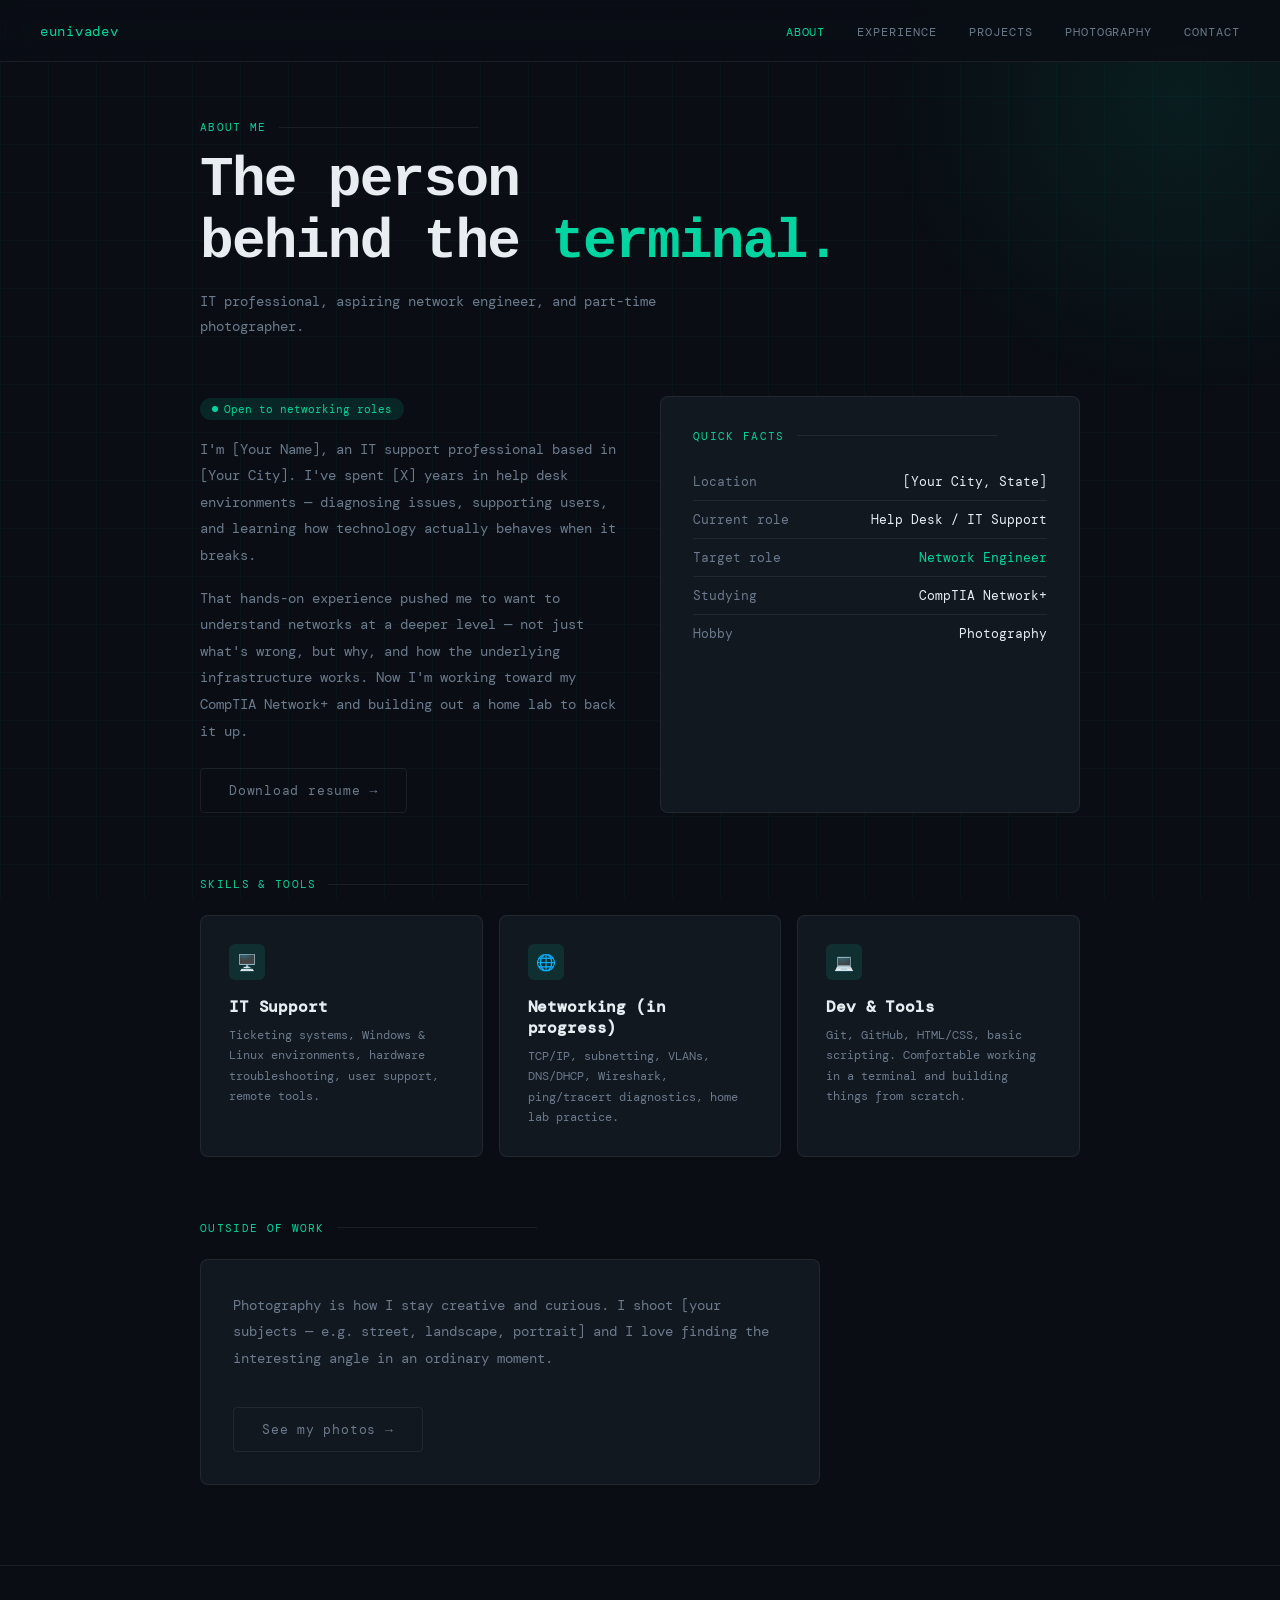
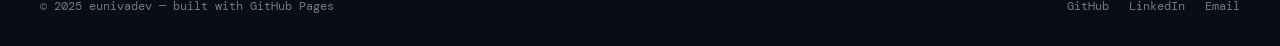
==== about.html @ fc7a300c "updated layouts of each page, removed some text" ====
<!DOCTYPE html>
<html lang="en">
<head>
  <meta charset="UTF-8" />
  <meta name="viewport" content="width=device-width, initial-scale=1.0" />
  <title>About — eunivadev</title>
  <link href="https://fonts.googleapis.com/css2?family=Syne:wght@400;500;700;800&family=DM+Mono:wght@300;400&display=swap" rel="stylesheet" />
  <link rel="stylesheet" href="css/style.css" />
  <link rel="stylesheet" href="css/navbar.css" />
</head>
<body>

  <nav>
    <a href="index.html" class="nav-logo">eunivadev</a>
    <ul class="nav-links">
      <li><a href="about.html" class="active">About</a></li>
      <li><a href="experience.html">Experience</a></li>
      <li><a href="projects.html">Projects</a></li>
      <li><a href="photography.html">Photography</a></li>
      <li><a href="mailto:you@email.com">Contact</a></li>
    </ul>
  </nav>

  <main class="page-content">

    <div class="page-header">
      <div class="page-tag">About me</div>
      <h1 class="page-title">The person<br/>behind the <em>terminal.</em></h1>
      <p class="page-desc">IT professional, aspiring network engineer, and part-time photographer.</p>
    </div>

    <!-- INTRO -->
    <div style="display: grid; grid-template-columns: 1fr 1fr; gap: 40px; margin-bottom: 64px; opacity:0; animation: fadeUp 0.6s ease 0.2s forwards;">
      <div>
        <div class="status"><span class="status-dot"></span> Open to networking roles</div>
        <p style="font-family: var(--font-mono); font-size: 14px; color: var(--muted); line-height: 1.9; margin-bottom: 16px;">
          <!-- Replace with your own story -->
          I'm [Your Name], an IT support professional based in [Your City]. I've spent [X] years
          in help desk environments — diagnosing issues, supporting users, and learning how
          technology actually behaves when it breaks.
        </p>
        <p style="font-family: var(--font-mono); font-size: 14px; color: var(--muted); line-height: 1.9; margin-bottom: 24px;">
          That hands-on experience pushed me to want to understand networks at a deeper level —
          not just what's wrong, but why, and how the underlying infrastructure works. Now I'm
          working toward my CompTIA Network+ and building out a home lab to back it up.
        </p>
        <a href="#" class="btn btn-ghost">Download resume →</a>
      </div>
      <div style="background: var(--surface); border: 1px solid var(--border); border-radius: 8px; padding: 32px;">
        <div class="section-label" style="margin-bottom: 20px;">Quick facts</div>
        <table style="width: 100%; font-family: var(--font-mono); font-size: 13px; border-collapse: collapse;">
          <tr style="border-bottom: 1px solid var(--border);">
            <td style="color: var(--muted); padding: 10px 0;">Location</td>
            <td style="color: var(--text); text-align: right;">[Your City, State]</td>
          </tr>
          <tr style="border-bottom: 1px solid var(--border);">
            <td style="color: var(--muted); padding: 10px 0;">Current role</td>
            <td style="color: var(--text); text-align: right;">Help Desk / IT Support</td>
          </tr>
          <tr style="border-bottom: 1px solid var(--border);">
            <td style="color: var(--muted); padding: 10px 0;">Target role</td>
            <td style="color: var(--accent); text-align: right;">Network Engineer</td>
          </tr>
          <tr style="border-bottom: 1px solid var(--border);">
            <td style="color: var(--muted); padding: 10px 0;">Studying</td>
            <td style="color: var(--text); text-align: right;">CompTIA Network+</td>
          </tr>
          <tr>
            <td style="color: var(--muted); padding: 10px 0;">Hobby</td>
            <td style="color: var(--text); text-align: right;">Photography</td>
          </tr>
        </table>
      </div>
    </div>

    <!-- SKILLS -->
    <div style="margin-bottom: 64px; opacity:0; animation: fadeUp 0.6s ease 0.35s forwards;">
      <div class="section-label">Skills & tools</div>
      <div class="card-grid">
        <div class="card">
          <div class="card-icon">🖥️</div>
          <h3>IT Support</h3>
          <p>Ticketing systems, Windows & Linux environments, hardware troubleshooting, user support, remote tools.</p>
        </div>
        <div class="card">
          <div class="card-icon">🌐</div>
          <h3>Networking (in progress)</h3>
          <p>TCP/IP, subnetting, VLANs, DNS/DHCP, Wireshark, ping/tracert diagnostics, home lab practice.</p>
        </div>
        <div class="card">
          <div class="card-icon">💻</div>
          <h3>Dev & Tools</h3>
          <p>Git, GitHub, HTML/CSS, basic scripting. Comfortable working in a terminal and building things from scratch.</p>
        </div>
      </div>
    </div>

    <!-- OUTSIDE WORK -->
    <div style="opacity:0; animation: fadeUp 0.6s ease 0.5s forwards;">
      <div class="section-label">Outside of work</div>
      <div style="background: var(--surface); border: 1px solid var(--border); border-radius: 8px; padding: 32px; max-width: 620px;">
        <p style="font-family: var(--font-mono); font-size: 14px; color: var(--muted); line-height: 1.9; margin-bottom: 16px;">
          Photography is how I stay creative and curious. I shoot [your subjects — e.g. street,
          landscape, portrait] and I love finding the interesting angle in an ordinary moment.
        </p>
        <p style="font-family: var(--font-mono); font-size: 14px; color: var(--muted); line-height: 1.9;">
          <!-- Add anything else personal: hobbies, what drives you, fun facts -->
        </p>
        <a href="photography.html" class="btn btn-ghost" style="margin-top: 20px; display: inline-block;">See my photos →</a>
      </div>
    </div>

  </main>

  <footer>
    <p>© 2025 eunivadev — built with GitHub Pages</p>
    <div class="social-links">
      <a href="https://github.com/eunivadev" target="_blank">GitHub</a>
      <a href="https://linkedin.com/in/yourprofile" target="_blank">LinkedIn</a>
      <a href="mailto:you@email.com">Email</a>
    </div>
  </footer>

</body>
</html>
---- css/style.css ----
*, *::before, *::after { box-sizing: border-box; margin: 0; padding: 0; }

:root {
  --bg: #0a0e14;
  --surface: #111820;
  --border: rgba(255,255,255,0.07);
  --accent: #00d4a0;
  --accent-dim: rgba(0, 212, 160, 0.12);
  --text: #e8edf2;
  --muted: #6b7a8d;
  --font-cons: 'Consolas', monospace;
  --font-mono: 'DM Mono', monospace;
}

html { scroll-behavior: smooth; }

body {
  background: var(--bg);
  color: var(--text);
  font-family: var(--font-mono);
  min-height: 100vh;
  overflow-x: hidden;
}

/* Grid background */
body::before {
  content: '';
  position: fixed;
  inset: 0;
  background-image:
    linear-gradient(rgba(0,212,160,0.03) 1px, transparent 1px),
    linear-gradient(90deg, rgba(0,212,160,0.03) 1px, transparent 1px);
  background-size: 48px 48px;
  pointer-events: none;
  z-index: 0;
}

/* Glow blob */
body::after {
  content: '';
  position: fixed;
  top: -200px;
  right: -200px;
  width: 600px;
  height: 600px;
  background: radial-gradient(circle, rgba(0,212,160,0.08) 0%, transparent 70%);
  pointer-events: none;
  z-index: 0;
}


/* ─── HERO ────────────────────────────────── */
.hero {
  position: relative;
  z-index: 1;
  min-height: 100vh;
  display: flex;
  flex-direction: column;
  justify-content: center;
  padding: 120px 40px 80px;
  max-width: 900px;
}

.hero-tag {
  display: inline-flex;
  align-items: center;
  gap: 8px;
  font-family: var(--font-mono);
  font-size: 12px;
  color: var(--accent);
  letter-spacing: 0.1em;
  text-transform: uppercase;
  margin-bottom: 24px;
  opacity: 0;
  animation: fadeUp 0.6s ease 0.1s forwards;
}

.hero-tag::before {
  content: '';
  width: 24px;
  height: 1px;
  background: var(--accent);
}

h1 {
  font-size: clamp(48px, 8vw, 88px);
  font-family: var(--font-cons);
  /*font-weight: 800;*/
  line-height: 1.0;
  letter-spacing: -0.03em;
  margin-bottom: 28px;
  opacity: 0;
  animation: fadeUp 0.6s ease 0.2s forwards;
}

h1 em {
  font-style: normal;
  color: var(--accent);
}

.hero-sub {
  font-family: var(--font-mono);
  font-size: 15px;
  color: var(--muted);
  line-height: 1.8;
  max-width: 520px;
  margin-bottom: 40px;
  opacity: 0;
  animation: fadeUp 0.6s ease 0.35s forwards;
}

.hero-actions {
  display: flex;
  gap: 16px;
  flex-wrap: wrap;
  opacity: 0;
  animation: fadeUp 0.6s ease 0.5s forwards;
}

/* ─── BUTTONS ─────────────────────────────── */
.btn {
  display: inline-block;
  padding: 13px 28px;
  font-family: var(--font-mono);
  font-size: 13px;
  letter-spacing: 0.06em;
  text-decoration: none;
  border-radius: 4px;
  transition: all 0.2s;
  cursor: pointer;
  border: none;
}

.btn-primary {
  background: var(--accent);
  color: #0a0e14;
}

.btn-primary:hover {
  background: #00f0b8;
  transform: translateY(-2px);
}

.btn-ghost {
  border: 1px solid var(--border);
  color: var(--muted);
  background: transparent;
}

.btn-ghost:hover {
  border-color: var(--accent);
  color: var(--accent);
  transform: translateY(-2px);
}

/* ─── STATS STRIP ─────────────────────────── */
.stats {
  position: relative;
  z-index: 1;
  display: flex;
  gap: 0;
  border-top: 1px solid var(--border);
  border-bottom: 1px solid var(--border);
  margin: 0 0 80px;
  opacity: 0;
  animation: fadeUp 0.6s ease 0.65s forwards;
}

.stat-item {
  flex: 1;
  padding: 28px 40px;
  border-right: 1px solid var(--border);
}

.stat-item:last-child { border-right: none; }

.stat-item .num {
  font-size: 32px;
  font-weight: 800;
  color: var(--accent);
  letter-spacing: -0.02em;
  display: block;
  margin-bottom: 4px;
}

.stat-item .label {
  font-family: var(--font-mono);
  font-size: 11px;
  color: var(--muted);
  letter-spacing: 0.08em;
  text-transform: uppercase;
}

/* ─── PAGE SECTIONS ───────────────────────── */
.page-content {
  position: relative;
  z-index: 1;
  padding: 120px 40px 80px;
  max-width: 960px;
  margin: 0 auto;
}

.page-header {
  margin-bottom: 56px;
  opacity: 0;
  animation: fadeUp 0.6s ease 0.1s forwards;
}

.page-tag {
  font-family: var(--font-mono);
  font-size: 11px;
  color: var(--accent);
  letter-spacing: 0.12em;
  text-transform: uppercase;
  display: flex;
  align-items: center;
  gap: 12px;
  margin-bottom: 16px;
}

.page-tag::after {
  content: '';
  flex: 1;
  height: 1px;
  background: var(--border);
  max-width: 200px;
}

.page-title {
  font-size: clamp(36px, 5vw, 56px);
  font-weight: 800;
  letter-spacing: -0.03em;
  line-height: 1.1;
  margin-bottom: 16px;
}

.page-title em {
  font-style: normal;
  color: var(--accent);
}

.page-desc {
  font-family: var(--font-mono);
  font-size: 14px;
  color: var(--muted);
  line-height: 1.8;
  max-width: 560px;
}

/* ─── SECTION LABEL ───────────────────────── */
.section-label {
  font-family: var(--font-mono);
  font-size: 11px;
  color: var(--accent);
  letter-spacing: 0.12em;
  text-transform: uppercase;
  margin-bottom: 24px;
  display: flex;
  align-items: center;
  gap: 12px;
}

.section-label::after {
  content: '';
  flex: 1;
  height: 1px;
  background: var(--border);
  max-width: 200px;
}

/* ─── CARDS ───────────────────────────────── */
.card-grid {
  display: grid;
  grid-template-columns: repeat(auto-fit, minmax(260px, 1fr));
  gap: 16px;
}

.card {
  background: var(--surface);
  border: 1px solid var(--border);
  border-radius: 8px;
  padding: 28px;
  transition: border-color 0.2s, transform 0.2s;
  text-decoration: none;
  color: inherit;
  display: block;
}

.card:hover {
  border-color: rgba(0,212,160,0.3);
  transform: translateY(-3px);
}

.card-icon {
  width: 36px;
  height: 36px;
  background: var(--accent-dim);
  border-radius: 6px;
  display: flex;
  align-items: center;
  justify-content: center;
  margin-bottom: 16px;
  font-size: 16px;
}

.card h3 {
  font-size: 16px;
  font-weight: 700;
  margin-bottom: 8px;
  letter-spacing: -0.01em;
}

.card p {
  font-family: var(--font-mono);
  font-size: 12px;
  color: var(--muted);
  line-height: 1.7;
}

.card-arrow {
  display: inline-block;
  margin-top: 16px;
  font-family: var(--font-mono);
  font-size: 11px;
  color: var(--accent);
  letter-spacing: 0.06em;
}

/* ─── STATUS BADGE ────────────────────────── */
.status {
  display: inline-flex;
  align-items: center;
  gap: 6px;
  font-family: var(--font-mono);
  font-size: 11px;
  color: var(--accent);
  background: var(--accent-dim);
  padding: 4px 12px;
  border-radius: 20px;
  margin-bottom: 16px;
}

.status-dot {
  width: 6px;
  height: 6px;
  border-radius: 50%;
  background: var(--accent);
  animation: pulse 2s infinite;
}

/* ─── FOOTER ──────────────────────────────── */
footer {
  position: relative;
  z-index: 1;
  border-top: 1px solid var(--border);
  padding: 32px 40px;
  display: flex;
  align-items: center;
  justify-content: space-between;
}

footer p {
  font-family: var(--font-mono);
  font-size: 12px;
  color: var(--muted);
}

.social-links {
  display: flex;
  gap: 20px;
}

.social-links a {
  font-family: var(--font-mono);
  font-size: 12px;
  color: var(--muted);
  text-decoration: none;
  transition: color 0.2s;
}

.social-links a:hover { color: var(--accent); }

/* ─── ANIMATIONS ──────────────────────────── */
@keyframes fadeUp {
  from { opacity: 0; transform: translateY(20px); }
  to   { opacity: 1; transform: translateY(0); }
}

@keyframes pulse {
  0%, 100% { opacity: 1; }
  50%       { opacity: 0.4; }
}

/* ─── RESPONSIVE ──────────────────────────── */
@media (max-width: 640px) {
  nav { padding: 16px 20px; }
  .nav-links { gap: 18px; }
  .hero, .page-content { padding-left: 20px; padding-right: 20px; }
  .stats { flex-direction: column; }
  .stat-item { border-right: none; border-bottom: 1px solid var(--border); }
  footer { flex-direction: column; gap: 16px; text-align: center; }
}
---- css/navbar.css ----
/* navbar.css */

/* styles for navbar and nav links */

nav {
  position: fixed;
  top: 0; left: 0; right: 0;
  z-index: 100;
  display: flex;
  align-items: center;
  justify-content: space-between;
  padding: 20px 40px;
  background: rgba(10, 14, 20, 0.85);
  backdrop-filter: blur(12px);
  border-bottom: 1px solid var(--border);
}

.nav-logo {
  font-family: var(--font-mono);
  font-size: 14px;
  color: var(--accent);
  letter-spacing: 0.05em;
  text-decoration: none;
}

.nav-links {
  display: flex;
  gap: 32px;
  list-style: none;
}

.nav-links a {
  font-family: var(--font-mono);
  font-size: 12px;
  color: var(--muted);
  text-decoration: none;
  letter-spacing: 0.08em;
  text-transform: uppercase;
  transition: color 0.2s;
}

.nav-links a:hover,
.nav-links a.active { color: var(--accent); }
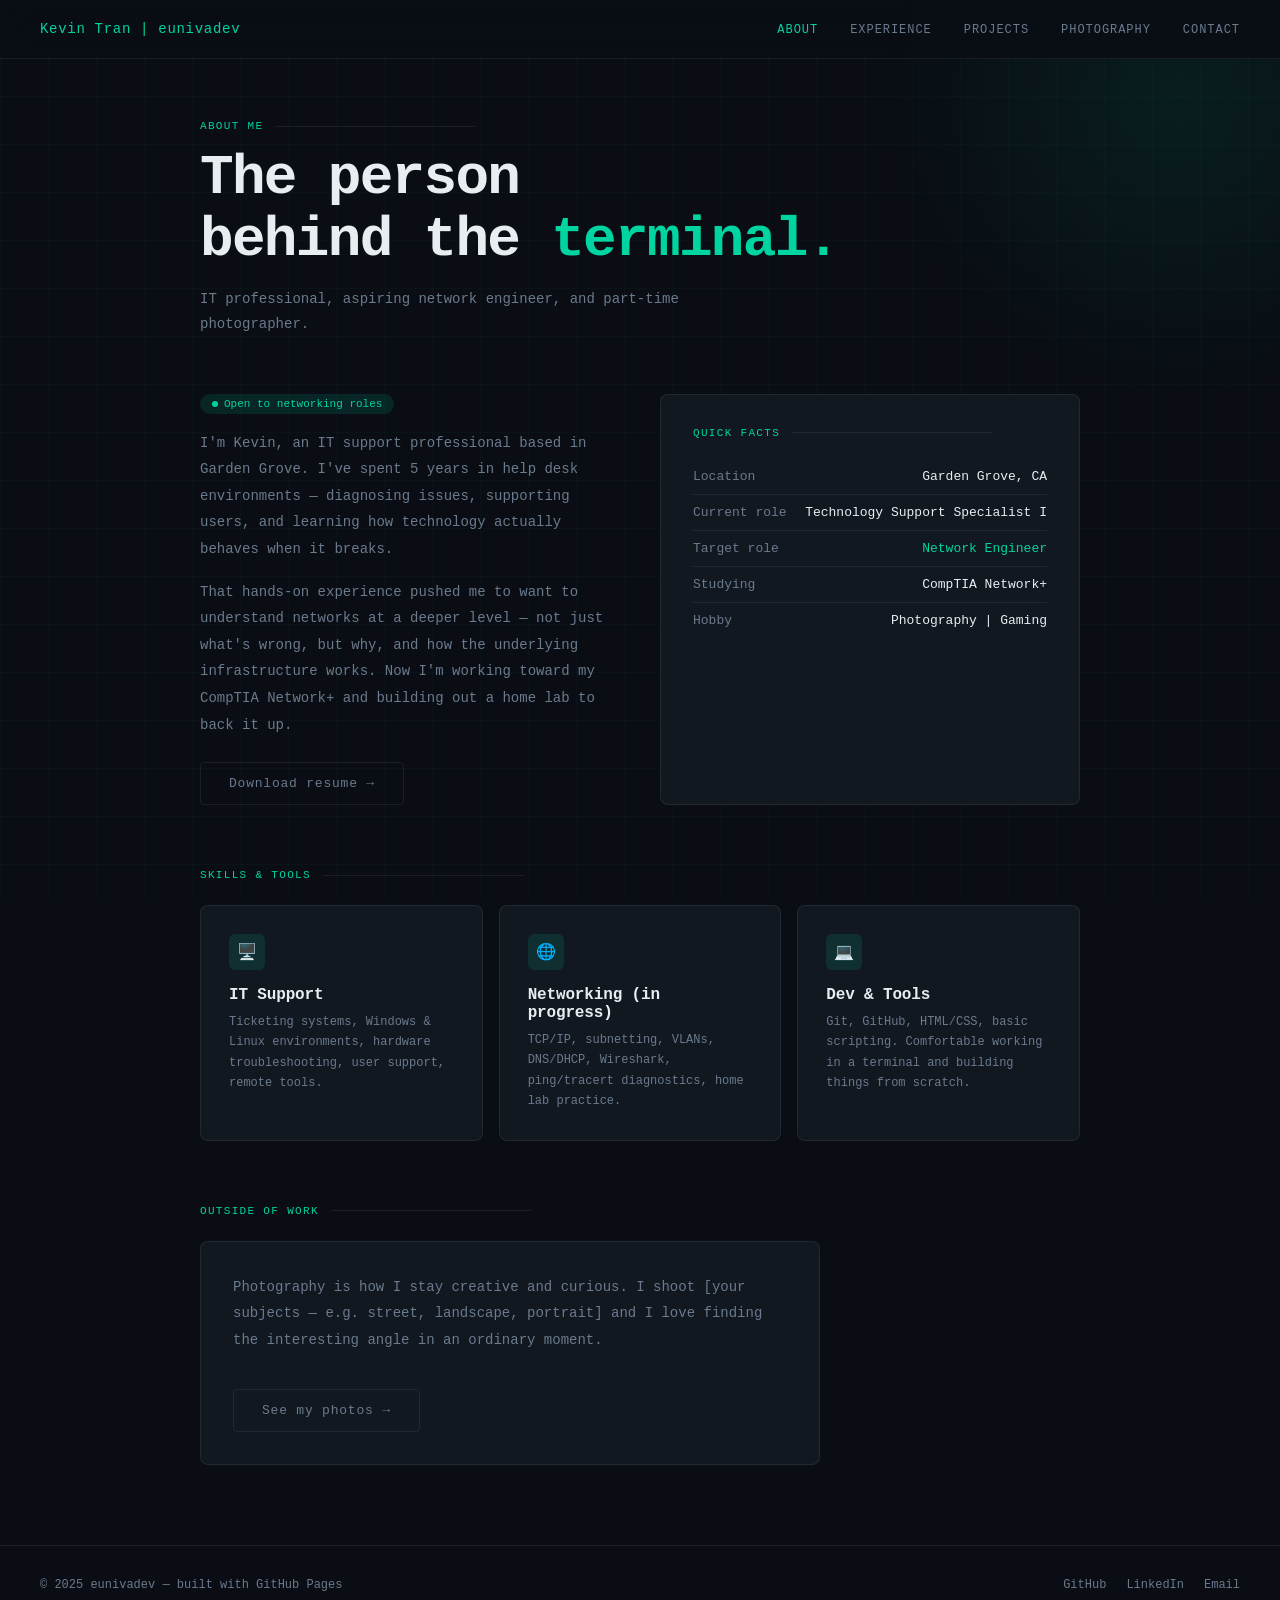
==== commit 349cf0c5: "added more organization, changed prefilled text, updated pages" ====
--- a/about.html
+++ b/about.html
@@ -1,125 +1,132 @@
 <!DOCTYPE html>
 <html lang="en">
+
 <head>
-  <meta charset="UTF-8" />
-  <meta name="viewport" content="width=device-width, initial-scale=1.0" />
-  <title>About — eunivadev</title>
-  <link href="https://fonts.googleapis.com/css2?family=Syne:wght@400;500;700;800&family=DM+Mono:wght@300;400&display=swap" rel="stylesheet" />
-  <link rel="stylesheet" href="css/style.css" />
-  <link rel="stylesheet" href="css/navbar.css" />
+    <meta charset="UTF-8" />
+    <meta name="viewport" content="width=device-width, initial-scale=1.0" />
+    <title>About — eunivadev</title>
+    <link
+        href="https://fonts.googleapis.com/css2?family=Syne:wght@400;500;700;800&family=DM+Mono:wght@300;400&display=swap"
+        rel="stylesheet" />
+    <link rel="stylesheet" href="css/style.css" />
+    <link rel="stylesheet" href="css/navbar.css" />
+    <link rel="stylesheet" href="css/about.css" />
 </head>
+
 <body>
+    <div id="navbar"></div>
+    <script src="js/loadNavbar.js"></script>
 
-  <nav>
-    <a href="index.html" class="nav-logo">eunivadev</a>
-    <ul class="nav-links">
-      <li><a href="about.html" class="active">About</a></li>
-      <li><a href="experience.html">Experience</a></li>
-      <li><a href="projects.html">Projects</a></li>
-      <li><a href="photography.html">Photography</a></li>
-      <li><a href="mailto:you@email.com">Contact</a></li>
-    </ul>
-  </nav>
+    <main class="page-content">
 
-  <main class="page-content">
+        <div class="page-header">
+            <div class="page-tag">About me</div>
+            <h1 class="page-title">The person<br />behind the <em>terminal.</em></h1>
+            <p class="page-desc">IT professional, aspiring network engineer, and part-time photographer.</p>
+        </div>
 
-    <div class="page-header">
-      <div class="page-tag">About me</div>
-      <h1 class="page-title">The person<br/>behind the <em>terminal.</em></h1>
-      <p class="page-desc">IT professional, aspiring network engineer, and part-time photographer.</p>
-    </div>
+        <!-- INTRO -->
+        <div
+            style="display: grid; grid-template-columns: 1fr 1fr; gap: 40px; margin-bottom: 64px; opacity:0; animation: fadeUp 0.6s ease 0.2s forwards;">
+            <div>
+                <div class="status"><span class="status-dot"></span> Open to networking roles</div>
+                <p
+                    style="font-family: var(--font-mono); font-size: 14px; color: var(--muted); line-height: 1.9; margin-bottom: 16px;">
+                    <!-- Replace with your own story -->
+                    I'm Kevin, an IT support professional based in Garden Grove. I've spent 5 years
+                    in help desk environments — diagnosing issues, supporting users, and learning how
+                    technology actually behaves when it breaks.
+                </p>
+                <p
+                    style="font-family: var(--font-mono); font-size: 14px; color: var(--muted); line-height: 1.9; margin-bottom: 24px;">
+                    That hands-on experience pushed me to want to understand networks at a deeper level —
+                    not just what's wrong, but why, and how the underlying infrastructure works. Now I'm
+                    working toward my CompTIA Network+ and building out a home lab to back it up.
+                </p>
+                <a href="#" class="btn btn-ghost">Download resume →</a>
+            </div>
+            <div
+                style="background: var(--surface); border: 1px solid var(--border); border-radius: 8px; padding: 32px;">
+                <div class="section-label" style="margin-bottom: 20px;">Quick facts</div>
+                <table style="width: 100%; font-family: var(--font-mono); font-size: 13px; border-collapse: collapse;">
+                    <tr style="border-bottom: 1px solid var(--border);">
+                        <td style="color: var(--muted); padding: 10px 0;">Location</td>
+                        <td style="color: var(--text); text-align: right;">Garden Grove, CA</td>
+                    </tr>
+                    <tr style="border-bottom: 1px solid var(--border);">
+                        <td style="color: var(--muted); padding: 10px 0;">Current role</td>
+                        <td style="color: var(--text); text-align: right;">Technology Support Specialist I</td>
+                    </tr>
+                    <tr style="border-bottom: 1px solid var(--border);">
+                        <td style="color: var(--muted); padding: 10px 0;">Target role</td>
+                        <td style="color: var(--accent); text-align: right;">Network Engineer</td>
+                    </tr>
+                    <tr style="border-bottom: 1px solid var(--border);">
+                        <td style="color: var(--muted); padding: 10px 0;">Studying</td>
+                        <td style="color: var(--text); text-align: right;">CompTIA Network+</td>
+                    </tr>
+                    <tr>
+                        <td style="color: var(--muted); padding: 10px 0;">Hobby</td>
+                        <td style="color: var(--text); text-align: right;">Photography | Gaming</td>
+                    </tr>
+                </table>
+            </div>
+        </div>
 
-    <!-- INTRO -->
-    <div style="display: grid; grid-template-columns: 1fr 1fr; gap: 40px; margin-bottom: 64px; opacity:0; animation: fadeUp 0.6s ease 0.2s forwards;">
-      <div>
-        <div class="status"><span class="status-dot"></span> Open to networking roles</div>
-        <p style="font-family: var(--font-mono); font-size: 14px; color: var(--muted); line-height: 1.9; margin-bottom: 16px;">
-          <!-- Replace with your own story -->
-          I'm [Your Name], an IT support professional based in [Your City]. I've spent [X] years
-          in help desk environments — diagnosing issues, supporting users, and learning how
-          technology actually behaves when it breaks.
-        </p>
-        <p style="font-family: var(--font-mono); font-size: 14px; color: var(--muted); line-height: 1.9; margin-bottom: 24px;">
-          That hands-on experience pushed me to want to understand networks at a deeper level —
-          not just what's wrong, but why, and how the underlying infrastructure works. Now I'm
-          working toward my CompTIA Network+ and building out a home lab to back it up.
-        </p>
-        <a href="#" class="btn btn-ghost">Download resume →</a>
-      </div>
-      <div style="background: var(--surface); border: 1px solid var(--border); border-radius: 8px; padding: 32px;">
-        <div class="section-label" style="margin-bottom: 20px;">Quick facts</div>
-        <table style="width: 100%; font-family: var(--font-mono); font-size: 13px; border-collapse: collapse;">
-          <tr style="border-bottom: 1px solid var(--border);">
-            <td style="color: var(--muted); padding: 10px 0;">Location</td>
-            <td style="color: var(--text); text-align: right;">[Your City, State]</td>
-          </tr>
-          <tr style="border-bottom: 1px solid var(--border);">
-            <td style="color: var(--muted); padding: 10px 0;">Current role</td>
-            <td style="color: var(--text); text-align: right;">Help Desk / IT Support</td>
-          </tr>
-          <tr style="border-bottom: 1px solid var(--border);">
-            <td style="color: var(--muted); padding: 10px 0;">Target role</td>
-            <td style="color: var(--accent); text-align: right;">Network Engineer</td>
-          </tr>
-          <tr style="border-bottom: 1px solid var(--border);">
-            <td style="color: var(--muted); padding: 10px 0;">Studying</td>
-            <td style="color: var(--text); text-align: right;">CompTIA Network+</td>
-          </tr>
-          <tr>
-            <td style="color: var(--muted); padding: 10px 0;">Hobby</td>
-            <td style="color: var(--text); text-align: right;">Photography</td>
-          </tr>
-        </table>
-      </div>
-    </div>
+        <!-- SKILLS -->
+        <div style="margin-bottom: 64px; opacity:0; animation: fadeUp 0.6s ease 0.35s forwards;">
+            <div class="section-label">Skills & tools</div>
+            <div class="card-grid">
+                <div class="card">
+                    <div class="card-icon">🖥️</div>
+                    <h3>IT Support</h3>
+                    <p>Ticketing systems, Windows & Linux environments, hardware troubleshooting, user support, remote
+                        tools.</p>
+                </div>
+                <div class="card">
+                    <div class="card-icon">🌐</div>
+                    <h3>Networking (in progress)</h3>
+                    <p>TCP/IP, subnetting, VLANs, DNS/DHCP, Wireshark, ping/tracert diagnostics, home lab practice.</p>
+                </div>
+                <div class="card">
+                    <div class="card-icon">💻</div>
+                    <h3>Dev & Tools</h3>
+                    <p>Git, GitHub, HTML/CSS, basic scripting. Comfortable working in a terminal and building things
+                        from scratch.</p>
+                </div>
+            </div>
+        </div>
 
-    <!-- SKILLS -->
-    <div style="margin-bottom: 64px; opacity:0; animation: fadeUp 0.6s ease 0.35s forwards;">
-      <div class="section-label">Skills & tools</div>
-      <div class="card-grid">
-        <div class="card">
-          <div class="card-icon">🖥️</div>
-          <h3>IT Support</h3>
-          <p>Ticketing systems, Windows & Linux environments, hardware troubleshooting, user support, remote tools.</p>
+        <!-- OUTSIDE WORK -->
+        <div style="opacity:0; animation: fadeUp 0.6s ease 0.5s forwards;">
+            <div class="section-label">Outside of work</div>
+            <div
+                style="background: var(--surface); border: 1px solid var(--border); border-radius: 8px; padding: 32px; max-width: 620px;">
+                <p
+                    style="font-family: var(--font-mono); font-size: 14px; color: var(--muted); line-height: 1.9; margin-bottom: 16px;">
+                    Photography is how I stay creative and curious. I shoot [your subjects — e.g. street,
+                    landscape, portrait] and I love finding the interesting angle in an ordinary moment.
+                </p>
+                <p style="font-family: var(--font-mono); font-size: 14px; color: var(--muted); line-height: 1.9;">
+                    <!-- Add anything else personal: hobbies, what drives you, fun facts -->
+                </p>
+                <a href="photography.html" class="btn btn-ghost" style="margin-top: 20px; display: inline-block;">See my
+                    photos →</a>
+            </div>
+            
         </div>
-        <div class="card">
-          <div class="card-icon">🌐</div>
-          <h3>Networking (in progress)</h3>
-          <p>TCP/IP, subnetting, VLANs, DNS/DHCP, Wireshark, ping/tracert diagnostics, home lab practice.</p>
+
+    </main>
+
+    <footer>
+        <p>© 2025 eunivadev — built with GitHub Pages</p>
+        <div class="social-links">
+            <a href="https://github.com/eunivadev" target="_blank">GitHub</a>
+            <a href="https://linkedin.com/in/yourprofile" target="_blank">LinkedIn</a>
+            <a href="mailto:you@email.com">Email</a>
         </div>
-        <div class="card">
-          <div class="card-icon">💻</div>
-          <h3>Dev & Tools</h3>
-          <p>Git, GitHub, HTML/CSS, basic scripting. Comfortable working in a terminal and building things from scratch.</p>
-        </div>
-      </div>
-    </div>
-
-    <!-- OUTSIDE WORK -->
-    <div style="opacity:0; animation: fadeUp 0.6s ease 0.5s forwards;">
-      <div class="section-label">Outside of work</div>
-      <div style="background: var(--surface); border: 1px solid var(--border); border-radius: 8px; padding: 32px; max-width: 620px;">
-        <p style="font-family: var(--font-mono); font-size: 14px; color: var(--muted); line-height: 1.9; margin-bottom: 16px;">
-          Photography is how I stay creative and curious. I shoot [your subjects — e.g. street,
-          landscape, portrait] and I love finding the interesting angle in an ordinary moment.
-        </p>
-        <p style="font-family: var(--font-mono); font-size: 14px; color: var(--muted); line-height: 1.9;">
-          <!-- Add anything else personal: hobbies, what drives you, fun facts -->
-        </p>
-        <a href="photography.html" class="btn btn-ghost" style="margin-top: 20px; display: inline-block;">See my photos →</a>
-      </div>
-    </div>
-
-  </main>
-
-  <footer>
-    <p>© 2025 eunivadev — built with GitHub Pages</p>
-    <div class="social-links">
-      <a href="https://github.com/eunivadev" target="_blank">GitHub</a>
-      <a href="https://linkedin.com/in/yourprofile" target="_blank">LinkedIn</a>
-      <a href="mailto:you@email.com">Email</a>
-    </div>
-  </footer>
+    </footer>
 
 </body>
-</html>
+
+</html>
--- a/css/style.css
+++ b/css/style.css
@@ -9,7 +9,7 @@
   --text: #e8edf2;
   --muted: #6b7a8d;
   --font-cons: 'Consolas', monospace;
-  --font-mono: 'DM Mono', monospace;
+  --font-mono: 'JetBrains Mono', monospace;
 }
 
 html { scroll-behavior: smooth; }
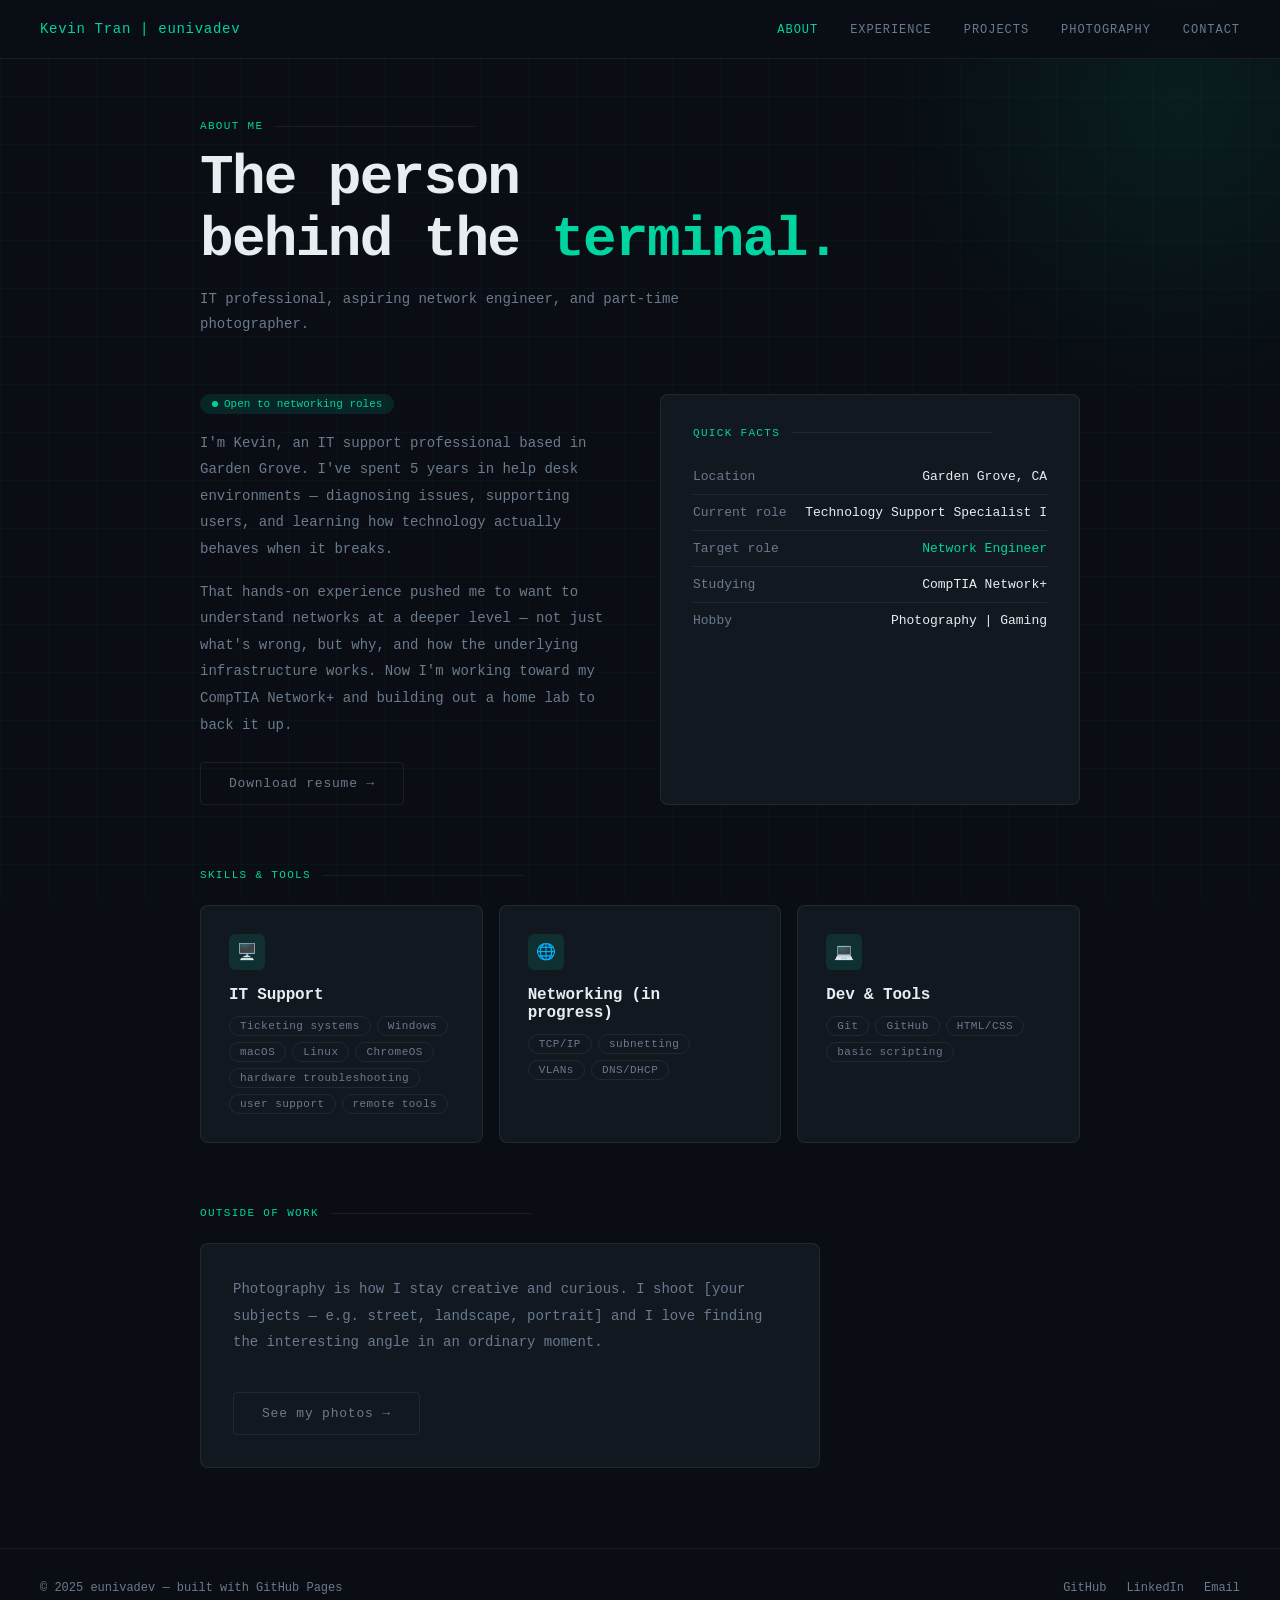
==== commit 593d3a1f: "changed skills to have tags in about.html, updated experience" ====
--- a/about.html
+++ b/about.html
@@ -80,19 +80,37 @@
                 <div class="card">
                     <div class="card-icon">🖥️</div>
                     <h3>IT Support</h3>
-                    <p>Ticketing systems, Windows & Linux environments, hardware troubleshooting, user support, remote
-                        tools.</p>
+                    <div class="skills-container">
+                        <span class="tag">Ticketing systems</span>
+                        <span class="tag">Windows</span>
+                        <span class="tag">macOS</span>
+                        <span class="tag">Linux</span>
+                        <span class="tag">ChromeOS</span>
+                        <span class="tag">hardware troubleshooting</span>
+                        <span class="tag">user support</span>
+                        <span class="tag">remote tools</span>
+                    </div>
                 </div>
                 <div class="card">
                     <div class="card-icon">🌐</div>
                     <h3>Networking (in progress)</h3>
-                    <p>TCP/IP, subnetting, VLANs, DNS/DHCP, Wireshark, ping/tracert diagnostics, home lab practice.</p>
+                    <div class="skills-container">
+                        <span class="tag">TCP/IP</span>
+                        <span class="tag">subnetting</span>
+                        <span class="tag">VLANs</span>
+                        <span class="tag">DNS/DHCP</span>
+                        <!-- to add: Wireshark, ping/tracert diagnostics, home lab practice-->
+                    </div>
                 </div>
                 <div class="card">
                     <div class="card-icon">💻</div>
                     <h3>Dev & Tools</h3>
-                    <p>Git, GitHub, HTML/CSS, basic scripting. Comfortable working in a terminal and building things
-                        from scratch.</p>
+                    <div class="skills-container">
+                        <span class="tag">Git</span>
+                        <span class="tag">GitHub</span>
+                        <span class="tag">HTML/CSS</span>
+                        <span class="tag">basic scripting</span>
+                    </div>
                 </div>
             </div>
         </div>
@@ -113,7 +131,7 @@
                 <a href="photography.html" class="btn btn-ghost" style="margin-top: 20px; display: inline-block;">See my
                     photos →</a>
             </div>
-            
+
         </div>
 
     </main>
--- a/css/navbar.css
+++ b/css/navbar.css
@@ -37,6 +37,7 @@
   letter-spacing: 0.08em;
   text-transform: uppercase;
   transition: color 0.2s;
+  padding: 20px 0px;
 }
 
 .nav-links a:hover,
--- a/css/about.css
+++ b/css/about.css
@@ -0,0 +1,17 @@
+.tag {
+    display: inline-block;
+    font-family: var(--font-mono);
+    font-size: 11px;
+    color: var(--muted);
+    border: 1px solid var(--border);
+    padding: 3px 10px;
+    border-radius: 10px;
+    letter-spacing: 0.04em;
+}
+
+.skills-container {
+    display: flex;
+    flex-wrap: wrap;
+    gap: 6px;
+    margin-top: 12px;
+}
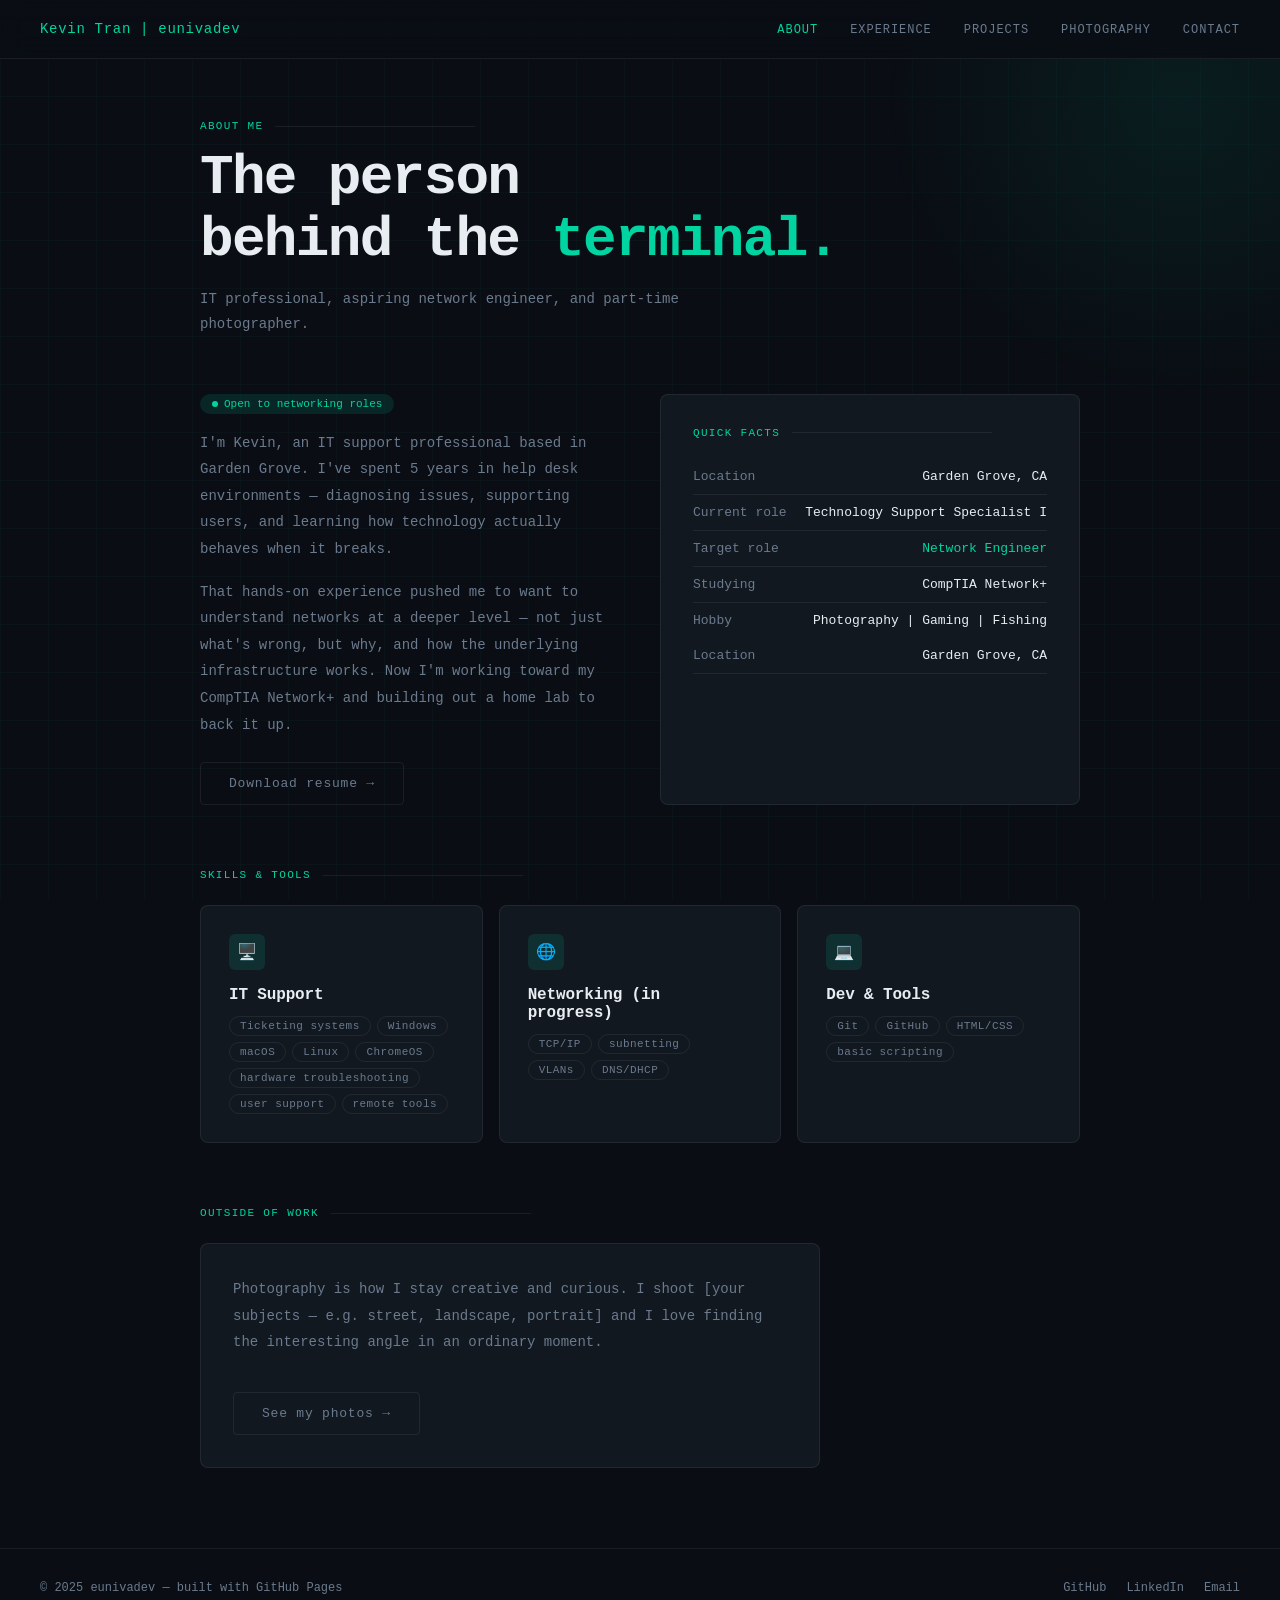
==== commit d631fb39: "fixed up entries in about page, minor change in navbar" ====
--- a/about.html
+++ b/about.html
@@ -67,10 +67,16 @@
                     </tr>
                     <tr>
                         <td style="color: var(--muted); padding: 10px 0;">Hobby</td>
-                        <td style="color: var(--text); text-align: right;">Photography | Gaming</td>
+                        <td style="color: var(--text); text-align: right;">Photography | Gaming | Fishing</td>
                     </tr>
                 </table>
-            </div>
+                <table style="width: 100%; font-family: var(--font-mono); font-size: 13px; border-collapse: collapse;">
+                    <tr style="border-bottom: 1px solid var(--border);">
+                        <td style="color: var(--muted); padding: 10px 0;">Location</td>
+                        <td style="color: var(--text); text-align: right;">Garden Grove, CA</td>
+                    </tr>                </table>
+
+                </div>
         </div>
 
         <!-- SKILLS -->
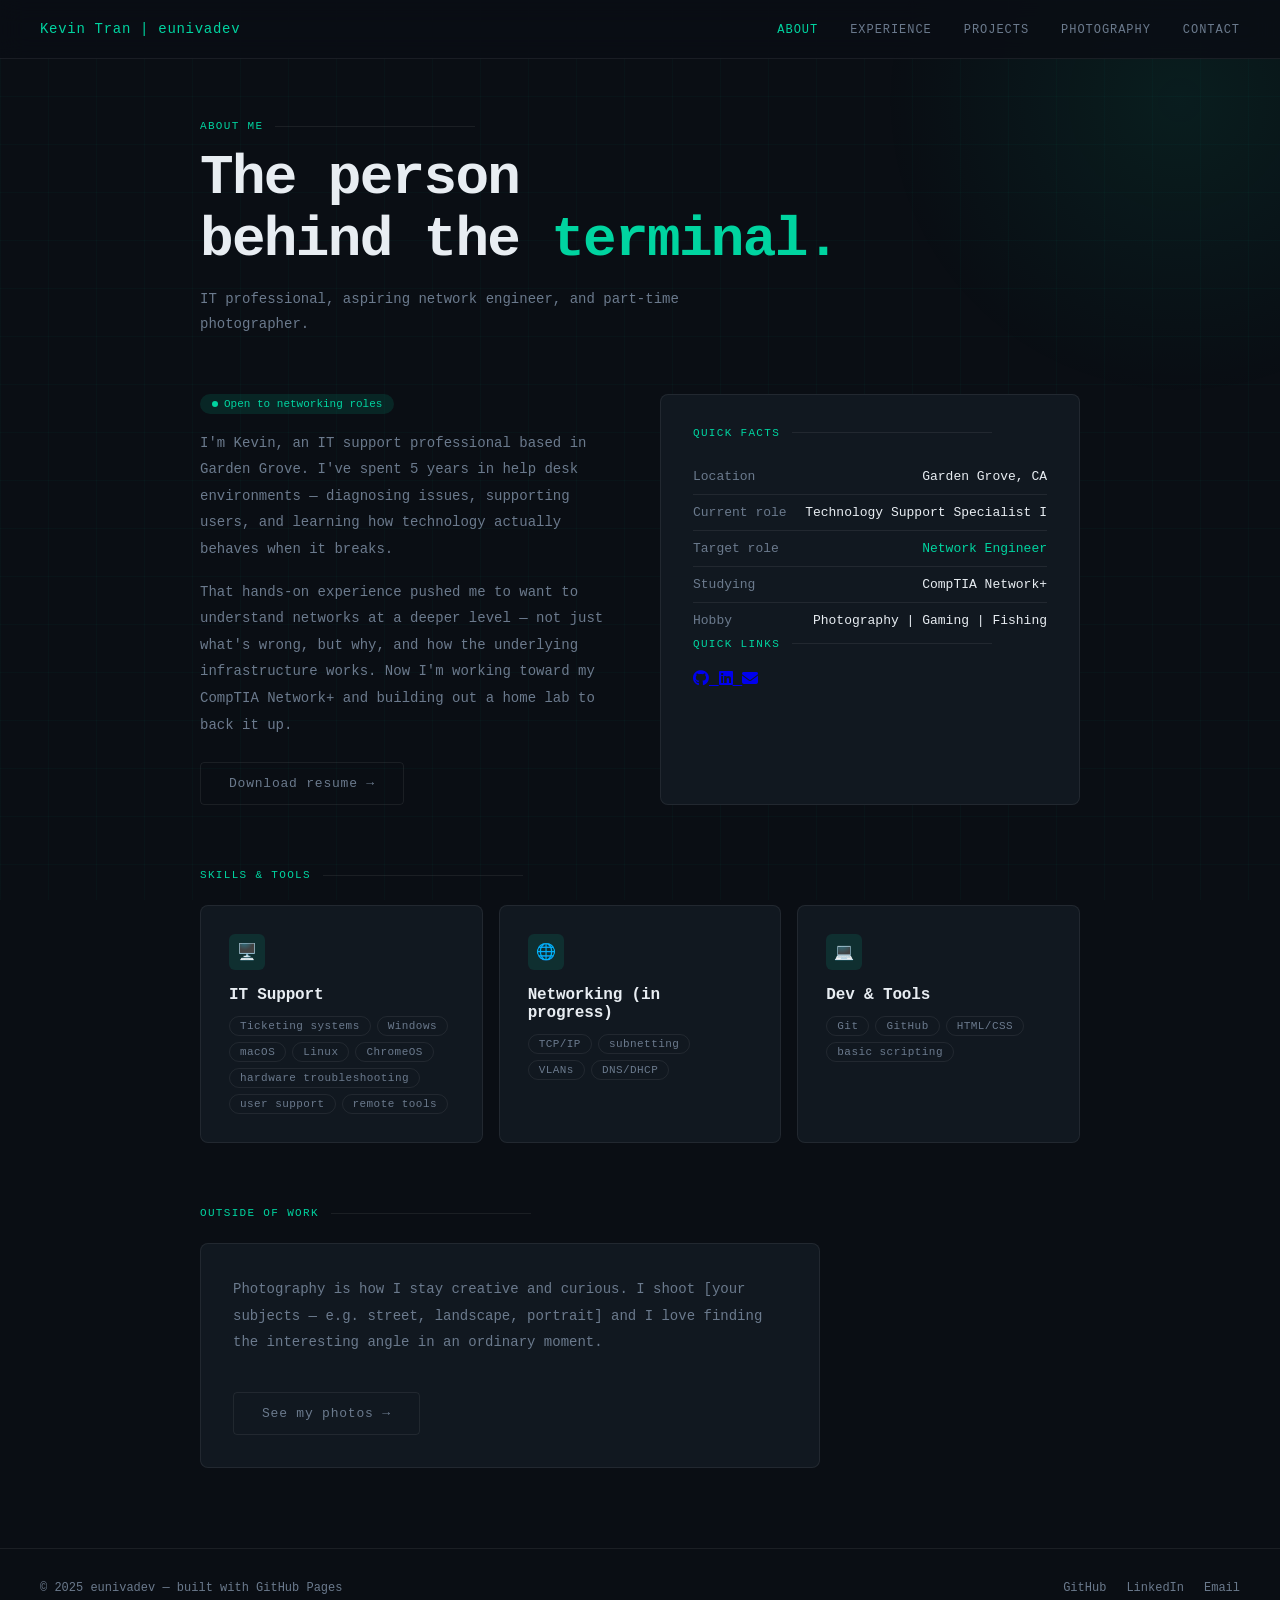
==== commit dbf4c1f3: "added icons to about.html, global settings for icons" ====
--- a/about.html
+++ b/about.html
@@ -11,6 +11,7 @@
     <link rel="stylesheet" href="css/style.css" />
     <link rel="stylesheet" href="css/navbar.css" />
     <link rel="stylesheet" href="css/about.css" />
+    <link rel="stylesheet" href="css/global.css" />
 </head>
 
 <body>
@@ -70,13 +71,21 @@
                         <td style="color: var(--text); text-align: right;">Photography | Gaming | Fishing</td>
                     </tr>
                 </table>
-                <table style="width: 100%; font-family: var(--font-mono); font-size: 13px; border-collapse: collapse;">
-                    <tr style="border-bottom: 1px solid var(--border);">
-                        <td style="color: var(--muted); padding: 10px 0;">Location</td>
-                        <td style="color: var(--text); text-align: right;">Garden Grove, CA</td>
-                    </tr>                </table>
+                <div class="section-label" style="margin-bottom: 20px;">Quick links</div>
+                <div class="quick-links"></div>
+                    <a href="https://github.com/eunivadev" target="_blank">
+                        <i class="fa-brands fa-github"></i>
+                    </a>
+                    <a href="https://linkedin.com/in/-trankevin" target="_blank">
+                        <i class="fa-brands fa-linkedin"></i>
+                    </a>
+                    <a href="mailto:kevinvutran3601@gmail.com">
+                        <i class="fa-solid fa-envelope"></i>
+                    </a>
+                </div>
 
-                </div>
+
+            </div>
         </div>
 
         <!-- SKILLS -->
--- a/css/global.css
+++ b/css/global.css
@@ -0,0 +1 @@
+@import url("https://cdnjs.cloudflare.com/ajax/libs/font-awesome/6.5.0/css/all.min.css");
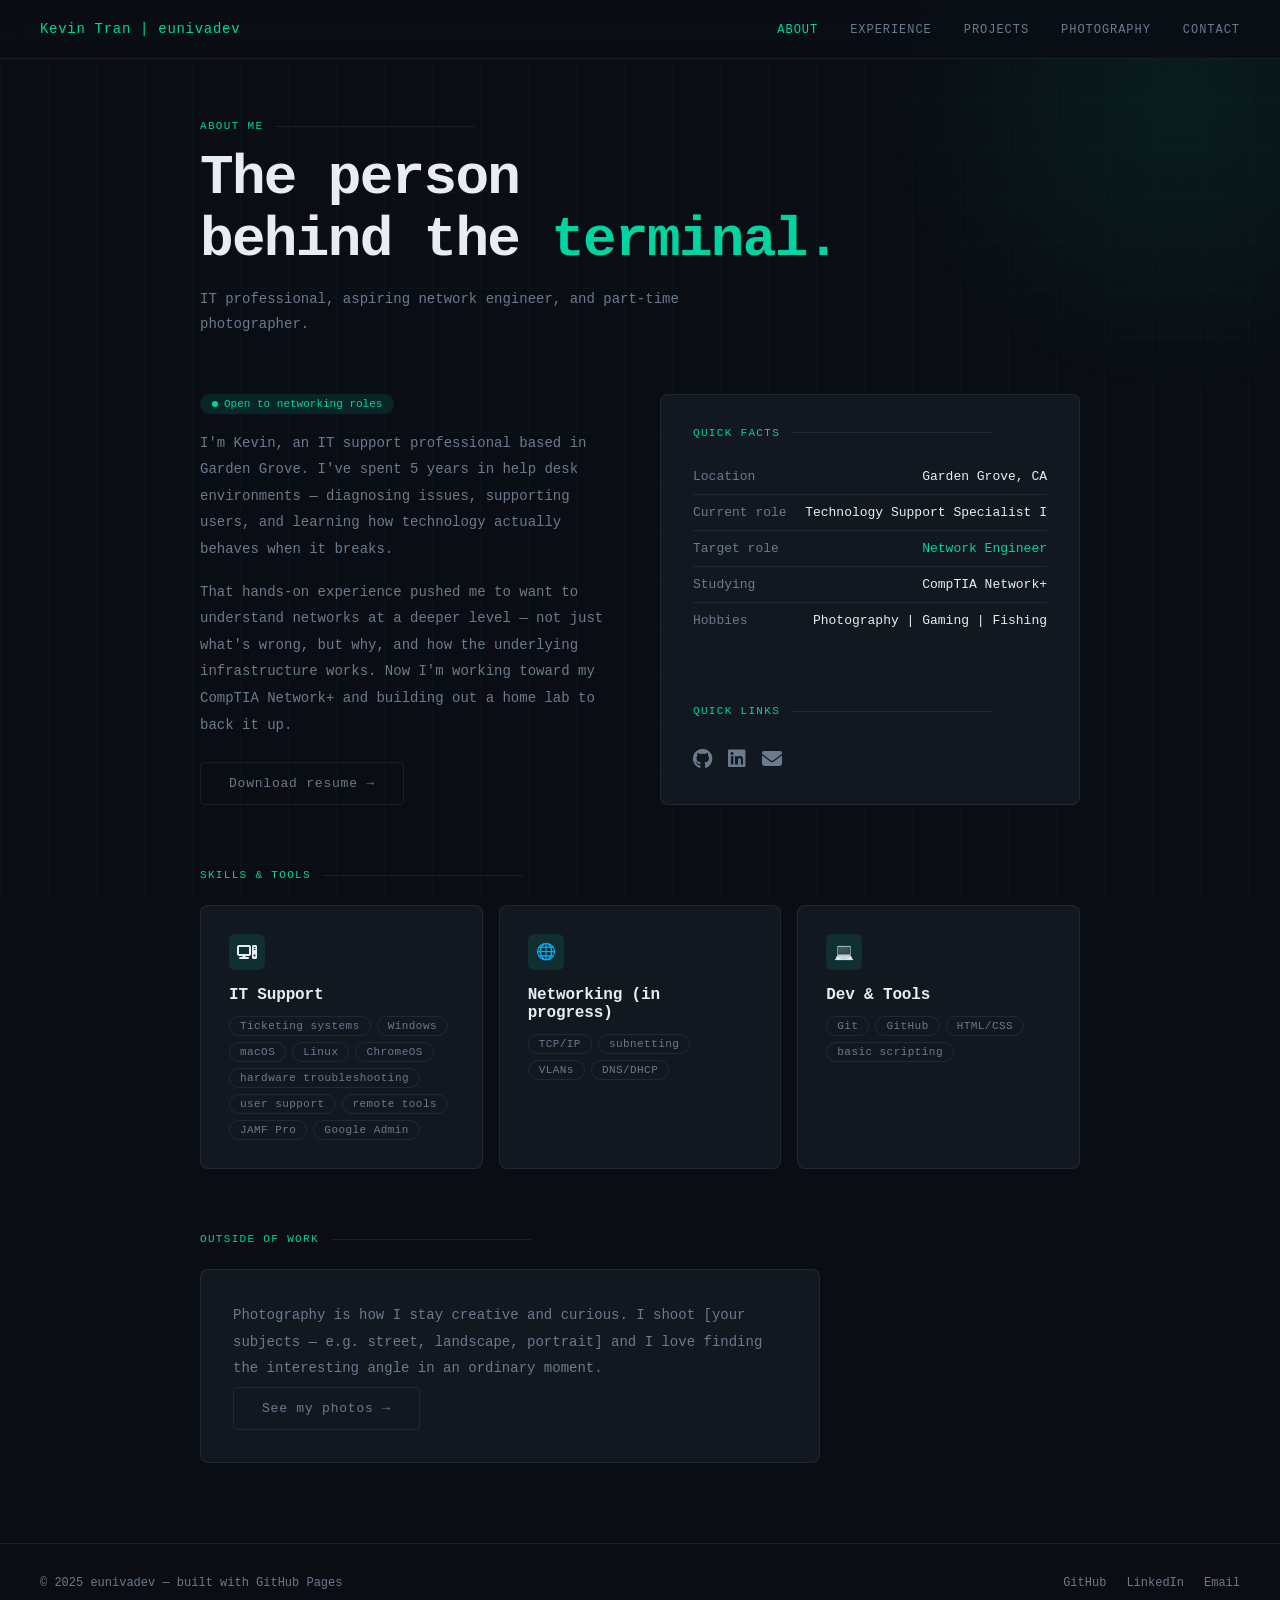
==== commit 4a902b54: "moved skills to experience, added more info for projects, updated projects" ====
--- a/about.html
+++ b/about.html
@@ -8,10 +8,10 @@
     <link
         href="https://fonts.googleapis.com/css2?family=Syne:wght@400;500;700;800&family=DM+Mono:wght@300;400&display=swap"
         rel="stylesheet" />
+    <link rel="stylesheet" href="css/global.css" />
     <link rel="stylesheet" href="css/style.css" />
     <link rel="stylesheet" href="css/navbar.css" />
     <link rel="stylesheet" href="css/about.css" />
-    <link rel="stylesheet" href="css/global.css" />
 </head>
 
 <body>
@@ -47,7 +47,7 @@
                 <a href="#" class="btn btn-ghost">Download resume →</a>
             </div>
             <div
-                style="background: var(--surface); border: 1px solid var(--border); border-radius: 8px; padding: 32px;">
+                style="background: var(--surface); border: 1px solid var(--border); border-radius: 8px; padding: 32px; display: flex; flex-direction: column;">
                 <div class="section-label" style="margin-bottom: 20px;">Quick facts</div>
                 <table style="width: 100%; font-family: var(--font-mono); font-size: 13px; border-collapse: collapse;">
                     <tr style="border-bottom: 1px solid var(--border);">
@@ -67,23 +67,24 @@
                         <td style="color: var(--text); text-align: right;">CompTIA Network+</td>
                     </tr>
                     <tr>
-                        <td style="color: var(--muted); padding: 10px 0;">Hobby</td>
+                        <td style="color: var(--muted); padding: 10px 0;">Hobbies</td>
                         <td style="color: var(--text); text-align: right;">Photography | Gaming | Fishing</td>
                     </tr>
                 </table>
-                <div class="section-label" style="margin-bottom: 20px;">Quick links</div>
-                <div class="quick-links"></div>
-                    <a href="https://github.com/eunivadev" target="_blank">
-                        <i class="fa-brands fa-github"></i>
-                    </a>
-                    <a href="https://linkedin.com/in/-trankevin" target="_blank">
-                        <i class="fa-brands fa-linkedin"></i>
-                    </a>
-                    <a href="mailto:kevinvutran3601@gmail.com">
-                        <i class="fa-solid fa-envelope"></i>
-                    </a>
+                <div style="margin-top: auto; padding-top: 24px;">
+                    <div class="section-label" style="margin-bottom: 12px;">Quick links</div>
+                    <div class="quick-links">
+                        <a href="https://github.com/eunivadev" target="_blank">
+                            <i class="fa-brands fa-github"></i>
+                        </a>
+                        <a href="https://linkedin.com/in/-trankevin" target="_blank">
+                            <i class="fa-brands fa-linkedin"></i>
+                        </a>
+                        <a href="mailto:kevinvutran3601@gmail.com">
+                            <i class="fa-solid fa-envelope"></i>
+                        </a>
+                    </div>
                 </div>
-
 
             </div>
         </div>
@@ -93,7 +94,7 @@
             <div class="section-label">Skills & tools</div>
             <div class="card-grid">
                 <div class="card">
-                    <div class="card-icon">🖥️</div>
+                    <div class="card-icon"><i class="fa-solid fa-computer"></i></div>
                     <h3>IT Support</h3>
                     <div class="skills-container">
                         <span class="tag">Ticketing systems</span>
@@ -104,6 +105,9 @@
                         <span class="tag">hardware troubleshooting</span>
                         <span class="tag">user support</span>
                         <span class="tag">remote tools</span>
+                        <span class="tag">JAMF Pro</span>
+                        <span class="tag">Google Admin</span>
+
                     </div>
                 </div>
                 <div class="card">
@@ -133,15 +137,10 @@
         <!-- OUTSIDE WORK -->
         <div style="opacity:0; animation: fadeUp 0.6s ease 0.5s forwards;">
             <div class="section-label">Outside of work</div>
-            <div
-                style="background: var(--surface); border: 1px solid var(--border); border-radius: 8px; padding: 32px; max-width: 620px;">
-                <p
-                    style="font-family: var(--font-mono); font-size: 14px; color: var(--muted); line-height: 1.9; margin-bottom: 16px;">
+            <div style="background: var(--surface); border: 1px solid var(--border); border-radius: 8px; padding: 32px; max-width: 620px;">
+                <p style="font-family: var(--font-mono); font-size: 14px; color: var(--muted); line-height: 1.9; margin-bottom: -15px;">
                     Photography is how I stay creative and curious. I shoot [your subjects — e.g. street,
                     landscape, portrait] and I love finding the interesting angle in an ordinary moment.
-                </p>
-                <p style="font-family: var(--font-mono); font-size: 14px; color: var(--muted); line-height: 1.9;">
-                    <!-- Add anything else personal: hobbies, what drives you, fun facts -->
                 </p>
                 <a href="photography.html" class="btn btn-ghost" style="margin-top: 20px; display: inline-block;">See my
                     photos →</a>
--- a/css/about.css
+++ b/css/about.css
@@ -14,4 +14,24 @@
     flex-wrap: wrap;
     gap: 6px;
     margin-top: 12px;
+}
+
+/* ─── QUICK LINKS ─── */
+.quick-links {
+    display: flex;
+    gap: 16px;
+    margin-top: auto;      /* pushes to bottom of the card */
+    padding-top: 20px;
+}
+
+.quick-links a {
+    color: var(--muted);
+    text-decoration: none;
+    font-size: 20px;
+    transition: color 0.2s, transform 0.2s;
+}
+
+.quick-links a:hover {
+    color: var(--accent);
+    transform: translateY(-2px);
 }
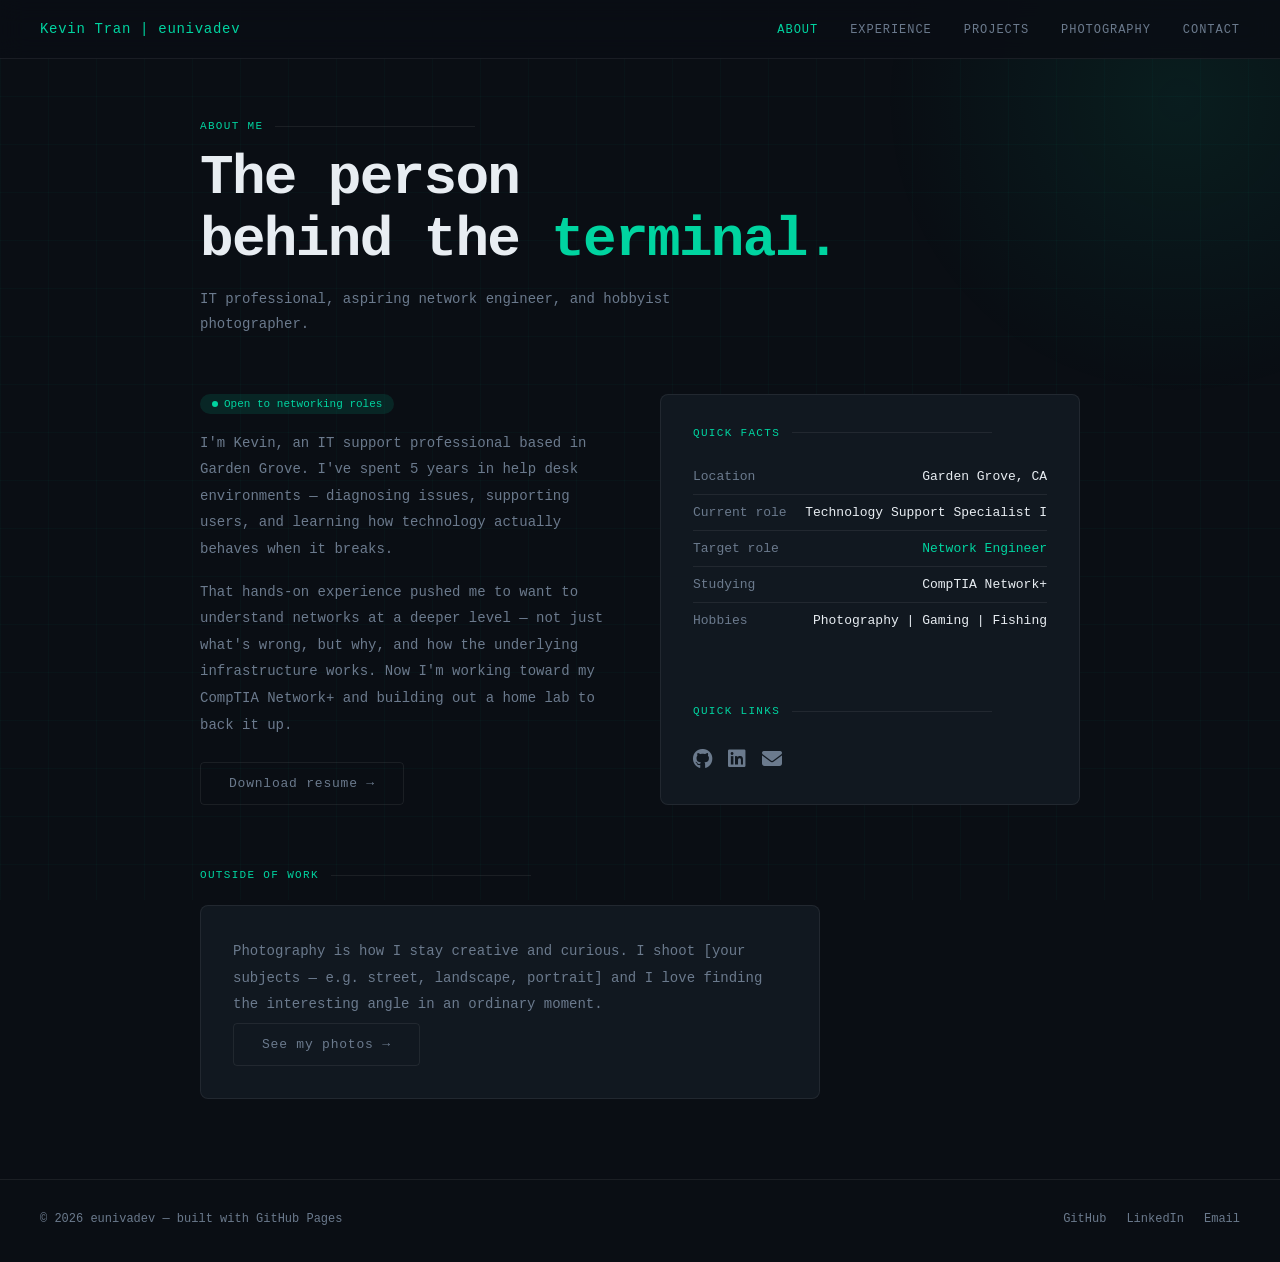
==== commit 7b3bac42: "updated projects to reflect work done with jellyfin, made changes to footer to be a component" ====
--- a/about.html
+++ b/about.html
@@ -23,7 +23,7 @@
         <div class="page-header">
             <div class="page-tag">About me</div>
             <h1 class="page-title">The person<br />behind the <em>terminal.</em></h1>
-            <p class="page-desc">IT professional, aspiring network engineer, and part-time photographer.</p>
+            <p class="page-desc">IT professional, aspiring network engineer, and hobbyist photographer.</p>
         </div>
 
         <!-- INTRO -->
@@ -89,51 +89,6 @@
             </div>
         </div>
 
-        <!-- SKILLS -->
-        <div style="margin-bottom: 64px; opacity:0; animation: fadeUp 0.6s ease 0.35s forwards;">
-            <div class="section-label">Skills & tools</div>
-            <div class="card-grid">
-                <div class="card">
-                    <div class="card-icon"><i class="fa-solid fa-computer"></i></div>
-                    <h3>IT Support</h3>
-                    <div class="skills-container">
-                        <span class="tag">Ticketing systems</span>
-                        <span class="tag">Windows</span>
-                        <span class="tag">macOS</span>
-                        <span class="tag">Linux</span>
-                        <span class="tag">ChromeOS</span>
-                        <span class="tag">hardware troubleshooting</span>
-                        <span class="tag">user support</span>
-                        <span class="tag">remote tools</span>
-                        <span class="tag">JAMF Pro</span>
-                        <span class="tag">Google Admin</span>
-
-                    </div>
-                </div>
-                <div class="card">
-                    <div class="card-icon">🌐</div>
-                    <h3>Networking (in progress)</h3>
-                    <div class="skills-container">
-                        <span class="tag">TCP/IP</span>
-                        <span class="tag">subnetting</span>
-                        <span class="tag">VLANs</span>
-                        <span class="tag">DNS/DHCP</span>
-                        <!-- to add: Wireshark, ping/tracert diagnostics, home lab practice-->
-                    </div>
-                </div>
-                <div class="card">
-                    <div class="card-icon">💻</div>
-                    <h3>Dev & Tools</h3>
-                    <div class="skills-container">
-                        <span class="tag">Git</span>
-                        <span class="tag">GitHub</span>
-                        <span class="tag">HTML/CSS</span>
-                        <span class="tag">basic scripting</span>
-                    </div>
-                </div>
-            </div>
-        </div>
-
         <!-- OUTSIDE WORK -->
         <div style="opacity:0; animation: fadeUp 0.6s ease 0.5s forwards;">
             <div class="section-label">Outside of work</div>
@@ -151,7 +106,7 @@
     </main>
 
     <footer>
-        <p>© 2025 eunivadev — built with GitHub Pages</p>
+        <p>© 2026 eunivadev — built with GitHub Pages</p>
         <div class="social-links">
             <a href="https://github.com/eunivadev" target="_blank">GitHub</a>
             <a href="https://linkedin.com/in/yourprofile" target="_blank">LinkedIn</a>
